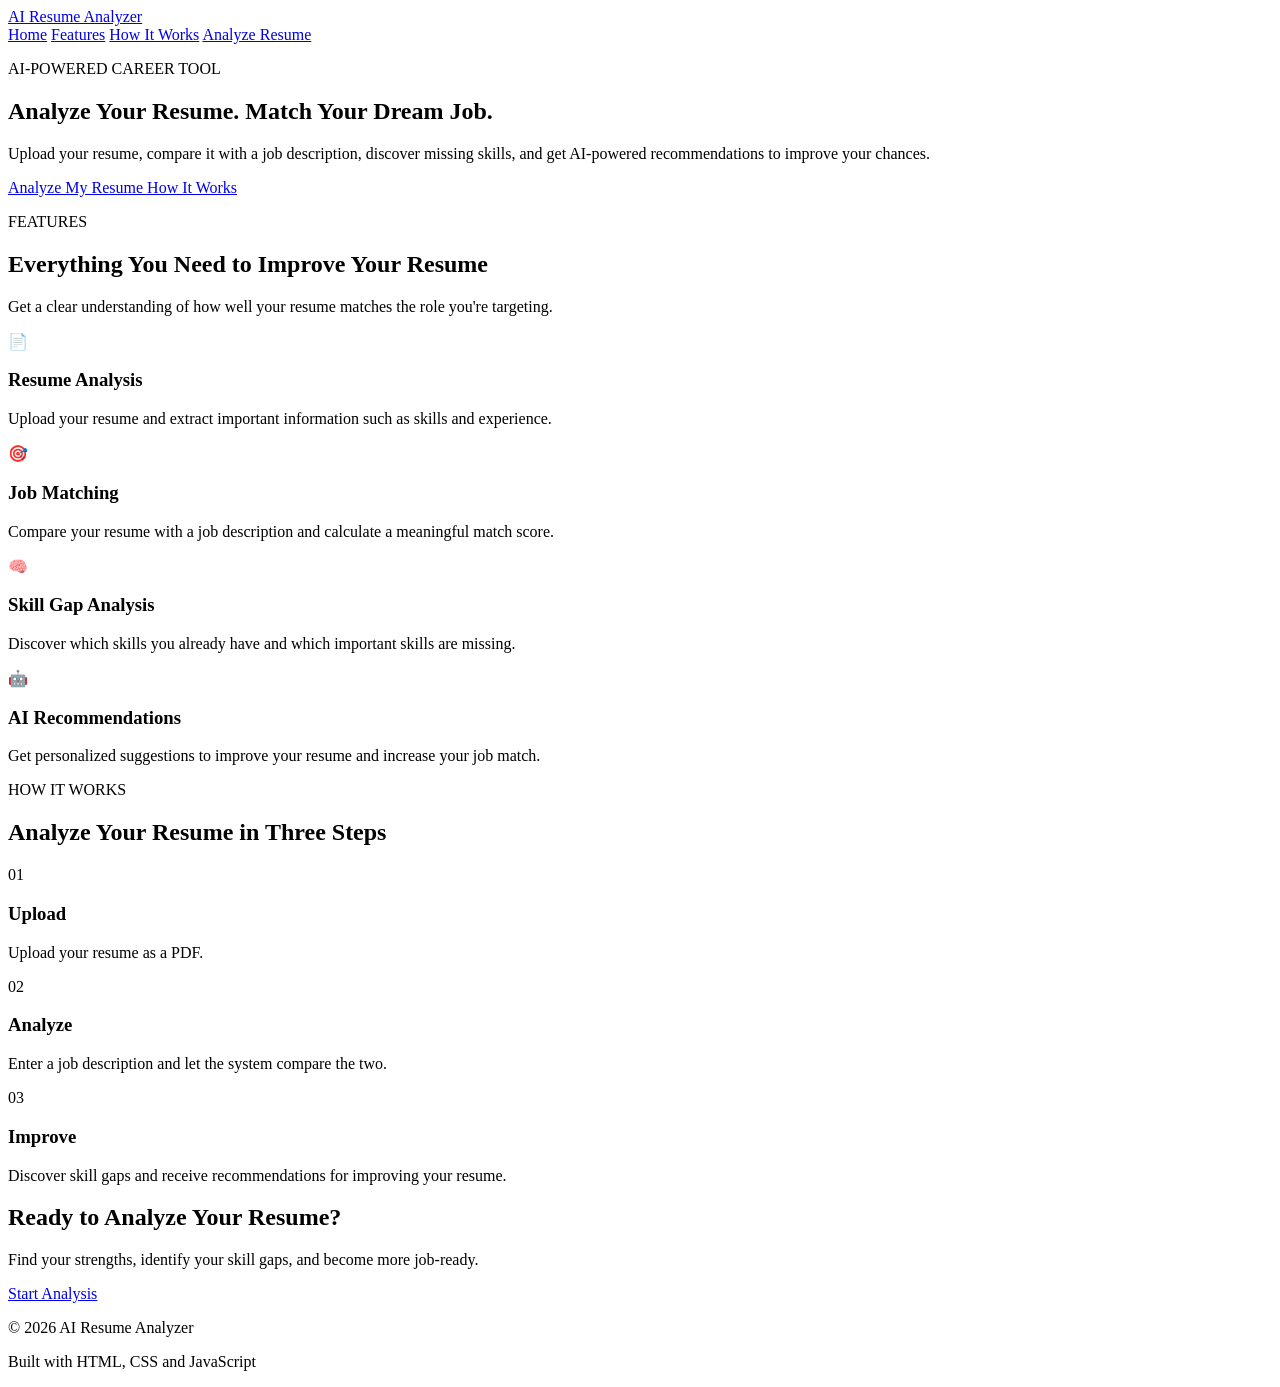
==== frontend/index.html @ 22618a41 "Initialize Project 2 frontend" ====
<!DOCTYPE html>
<html lang="en">
<head>
    <meta charset="UTF-8">
    <meta name="viewport" content="width=device-width, initial-scale=1.0">

    <title>AI Resume Analyzer</title>

    <link rel="stylesheet" href="css/style.css">
</head>

<body>

    <!-- Navigation -->
    <header>
        <nav class="navbar container">

            <a href="index.html" class="logo">
                AI Resume Analyzer
            </a>

            <div class="nav-links">
                <a href="index.html">Home</a>
                <a href="#features">Features</a>
                <a href="#how-it-works">How It Works</a>
                <a href="analyze.html" class="btn btn-small">Analyze Resume</a>
            </div>

        </nav>
    </header>


    <!-- Hero Section -->
    <main>

        <section class="hero">

            <div class="container hero-content">

                <div class="hero-text">

                    <p class="hero-label">AI-POWERED CAREER TOOL</p>

                    <h1>
                        Analyze Your Resume.
                        <span>Match Your Dream Job.</span>
                    </h1>

                    <p class="hero-description">
                        Upload your resume, compare it with a job description,
                        discover missing skills, and get AI-powered recommendations
                        to improve your chances.
                    </p>

                    <div class="hero-buttons">
                        <a href="analyze.html" class="btn">
                            Analyze My Resume
                        </a>

                        <a href="#how-it-works" class="btn btn-secondary">
                            How It Works
                        </a>
                    </div>

                </div>

            </div>

        </section>


        <!-- Features Section -->
        <section id="features" class="section">

            <div class="container">

                <div class="section-heading">
                    <p class="section-label">FEATURES</p>

                    <h2>
                        Everything You Need to Improve Your Resume
                    </h2>

                    <p>
                        Get a clear understanding of how well your resume
                        matches the role you're targeting.
                    </p>
                </div>


                <div class="features-grid">

                    <article class="card">

                        <div class="card-icon">📄</div>

                        <h3>Resume Analysis</h3>

                        <p>
                            Upload your resume and extract important
                            information such as skills and experience.
                        </p>

                    </article>


                    <article class="card">

                        <div class="card-icon">🎯</div>

                        <h3>Job Matching</h3>

                        <p>
                            Compare your resume with a job description
                            and calculate a meaningful match score.
                        </p>

                    </article>


                    <article class="card">

                        <div class="card-icon">🧠</div>

                        <h3>Skill Gap Analysis</h3>

                        <p>
                            Discover which skills you already have and
                            which important skills are missing.
                        </p>

                    </article>


                    <article class="card">

                        <div class="card-icon">🤖</div>

                        <h3>AI Recommendations</h3>

                        <p>
                            Get personalized suggestions to improve your
                            resume and increase your job match.
                        </p>

                    </article>

                </div>

            </div>

        </section>


        <!-- How It Works -->
        <section id="how-it-works" class="section section-alt">

            <div class="container">

                <div class="section-heading">

                    <p class="section-label">HOW IT WORKS</p>

                    <h2>
                        Analyze Your Resume in Three Steps
                    </h2>

                </div>


                <div class="steps-grid">

                    <article class="step">

                        <div class="step-number">01</div>

                        <h3>Upload</h3>

                        <p>
                            Upload your resume as a PDF.
                        </p>

                    </article>


                    <article class="step">

                        <div class="step-number">02</div>

                        <h3>Analyze</h3>

                        <p>
                            Enter a job description and let the system
                            compare the two.
                        </p>

                    </article>


                    <article class="step">

                        <div class="step-number">03</div>

                        <h3>Improve</h3>

                        <p>
                            Discover skill gaps and receive recommendations
                            for improving your resume.
                        </p>

                    </article>

                </div>

            </div>

        </section>


        <!-- Call To Action -->
        <section class="cta">

            <div class="container cta-content">

                <h2>
                    Ready to Analyze Your Resume?
                </h2>

                <p>
                    Find your strengths, identify your skill gaps,
                    and become more job-ready.
                </p>

                <a href="analyze.html" class="btn">
                    Start Analysis
                </a>

            </div>

        </section>

    </main>


    <!-- Footer -->
    <footer>

        <div class="container footer-content">

            <p>
                © 2026 AI Resume Analyzer
            </p>

            <p>
                Built with HTML, CSS and JavaScript
            </p>

        </div>

    </footer>


</body>
</html>
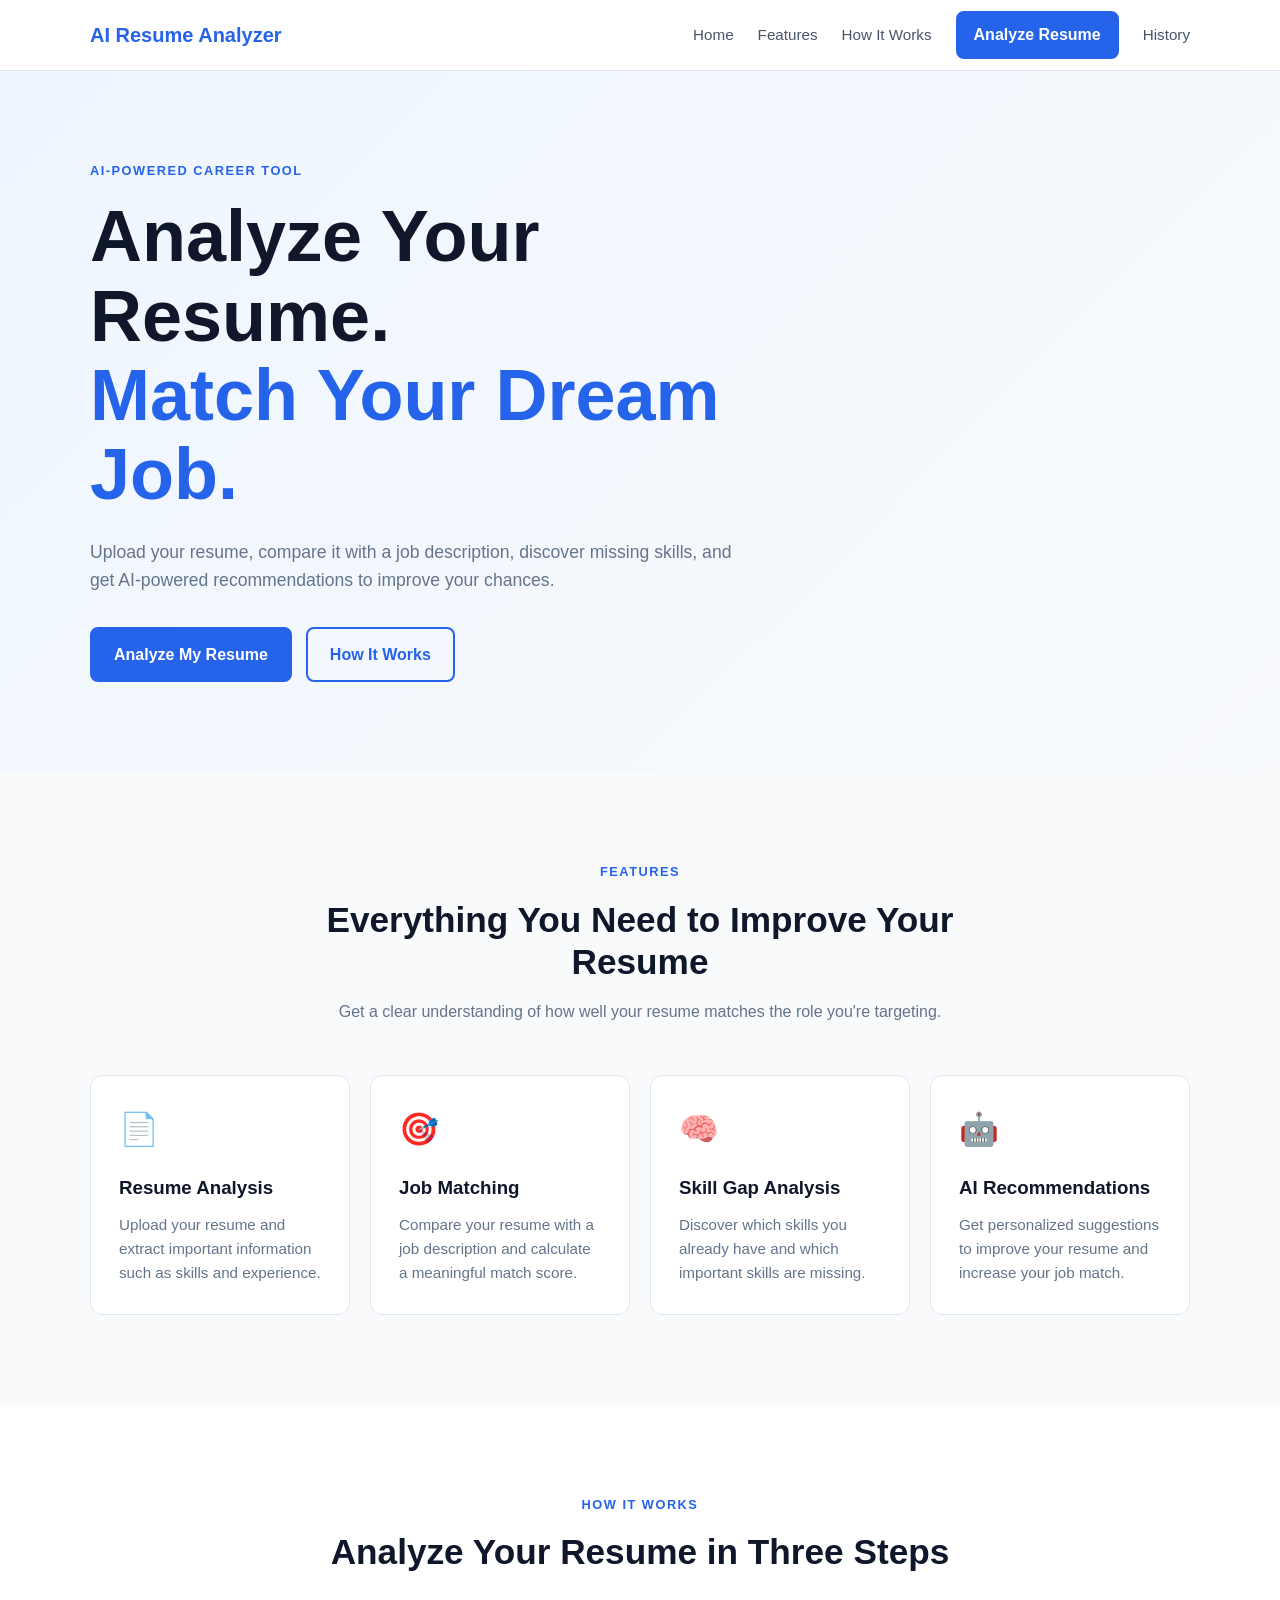
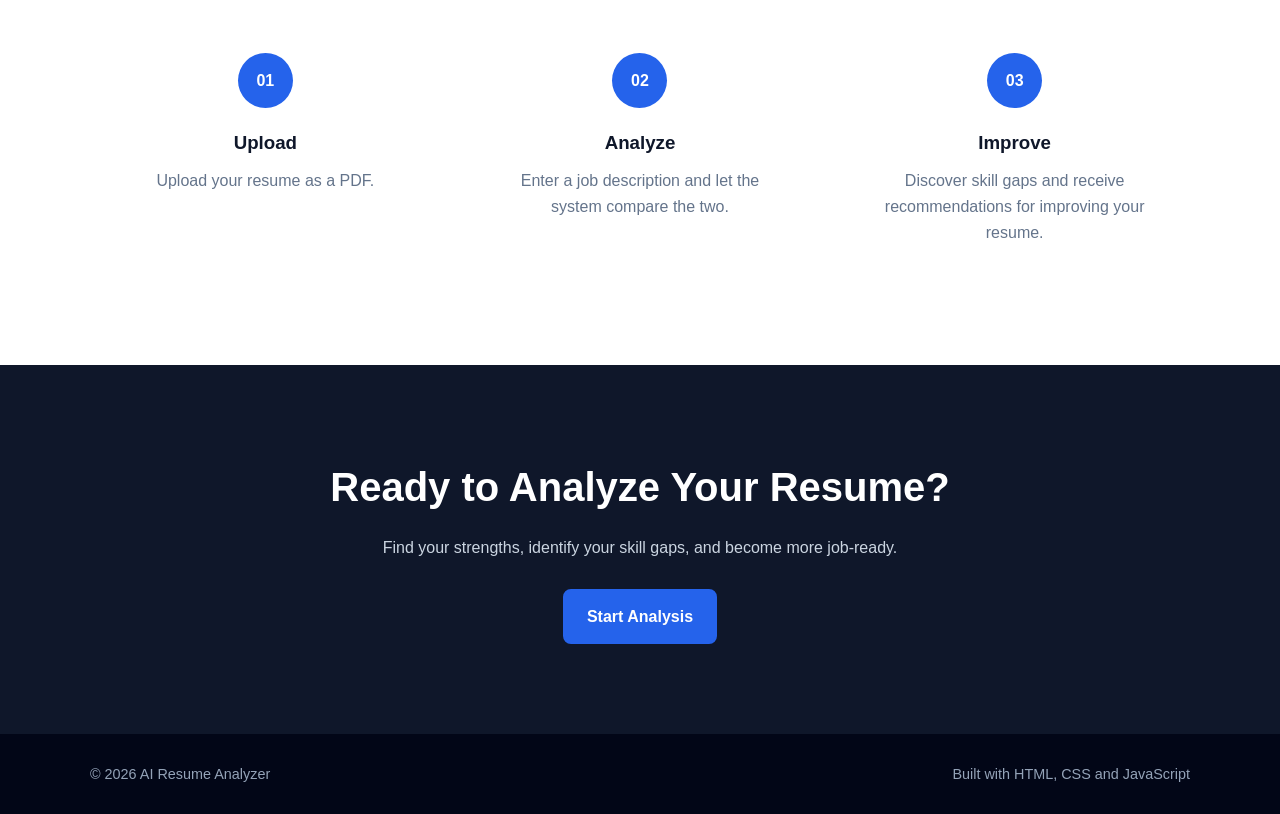
==== commit 6d39ffad: "add history to nav bar" ====
--- a/frontend/index.html
+++ b/frontend/index.html
@@ -24,6 +24,7 @@
                 <a href="#features">Features</a>
                 <a href="#how-it-works">How It Works</a>
                 <a href="analyze.html" class="btn btn-small">Analyze Resume</a>
+                <a href="history.html">History</a>
             </div>
 
         </nav>
--- a/frontend/css/style.css
+++ b/frontend/css/style.css
@@ -0,0 +1,876 @@
+/* =========================================
+   GLOBAL RESET
+========================================= */
+
+* {
+    margin: 0;
+    padding: 0;
+    box-sizing: border-box;
+}
+
+html {
+    scroll-behavior: smooth;
+}
+
+body {
+    font-family: Arial, Helvetica, sans-serif;
+    line-height: 1.6;
+    background: #f8fafc;
+    color: #1e293b;
+}
+
+a {
+    text-decoration: none;
+    color: inherit;
+}
+
+.container {
+    width: min(1100px, 90%);
+    margin: 0 auto;
+}
+
+
+/* =========================================
+   NAVBAR
+========================================= */
+
+header {
+    background: #ffffff;
+    border-bottom: 1px solid #e2e8f0;
+    position: sticky;
+    top: 0;
+    z-index: 1000;
+}
+
+.navbar {
+    min-height: 70px;
+    display: flex;
+    align-items: center;
+    justify-content: space-between;
+    gap: 30px;
+}
+
+.logo {
+    font-size: 1.25rem;
+    font-weight: 700;
+    color: #2563eb;
+}
+
+.nav-links {
+    display: flex;
+    align-items: center;
+    gap: 24px;
+}
+
+.nav-links > a:not(.btn) {
+    color: #475569;
+    font-size: 0.95rem;
+    transition: color 0.2s ease;
+}
+
+.nav-links > a:not(.btn):hover {
+    color: #2563eb;
+}
+
+
+/* =========================================
+   BUTTONS
+========================================= */
+
+.btn {
+    display: inline-block;
+    padding: 13px 22px;
+    border-radius: 8px;
+    background: #2563eb;
+    color: #ffffff;
+    font-weight: 600;
+    border: 2px solid #2563eb;
+    transition: all 0.2s ease;
+}
+
+.btn:hover {
+    background: #1d4ed8;
+    border-color: #1d4ed8;
+    transform: translateY(-2px);
+}
+
+.btn-secondary {
+    background: transparent;
+    color: #2563eb;
+}
+
+.btn-secondary:hover {
+    background: #eff6ff;
+    color: #1d4ed8;
+}
+
+.btn-small {
+    padding: 9px 16px;
+}
+
+
+/* =========================================
+   HERO
+========================================= */
+
+.hero {
+    min-height: 650px;
+    display: flex;
+    align-items: center;
+    background: linear-gradient(
+        135deg,
+        #eff6ff,
+        #f8fafc
+    );
+}
+
+.hero-content {
+    padding: 90px 0;
+}
+
+.hero-text {
+    max-width: 760px;
+}
+
+.hero-label,
+.section-label {
+    color: #2563eb;
+    font-size: 0.8rem;
+    font-weight: 700;
+    letter-spacing: 1.5px;
+    margin-bottom: 16px;
+}
+
+.hero h1 {
+    font-size: clamp(2.5rem, 6vw, 4.5rem);
+    line-height: 1.1;
+    margin-bottom: 24px;
+    color: #0f172a;
+}
+
+.hero h1 span {
+    display: block;
+    color: #2563eb;
+}
+
+.hero-description {
+    max-width: 650px;
+    font-size: 1.1rem;
+    color: #64748b;
+    margin-bottom: 32px;
+}
+
+.hero-buttons {
+    display: flex;
+    gap: 14px;
+    flex-wrap: wrap;
+}
+
+
+/* =========================================
+   SECTIONS
+========================================= */
+
+.section {
+    padding: 90px 0;
+}
+
+.section-alt {
+    background: #ffffff;
+}
+
+.section-heading {
+    max-width: 700px;
+    margin: 0 auto 50px;
+    text-align: center;
+}
+
+.section-heading h2 {
+    font-size: 2.2rem;
+    line-height: 1.2;
+    color: #0f172a;
+    margin-bottom: 16px;
+}
+
+.section-heading > p:last-child {
+    color: #64748b;
+}
+
+
+/* =========================================
+   FEATURES
+========================================= */
+
+.features-grid {
+    display: grid;
+    grid-template-columns: repeat(4, 1fr);
+    gap: 20px;
+}
+
+.card {
+    background: #ffffff;
+    border: 1px solid #e2e8f0;
+    border-radius: 12px;
+    padding: 28px;
+    transition: transform 0.2s ease, box-shadow 0.2s ease;
+}
+
+.card:hover {
+    transform: translateY(-5px);
+    box-shadow: 0 12px 30px rgba(15, 23, 42, 0.08);
+}
+
+.card-icon {
+    font-size: 2rem;
+    margin-bottom: 18px;
+}
+
+.card h3 {
+    color: #0f172a;
+    margin-bottom: 10px;
+}
+
+.card p {
+    color: #64748b;
+    font-size: 0.95rem;
+}
+
+
+/* =========================================
+   HOW IT WORKS
+========================================= */
+
+.steps-grid {
+    display: grid;
+    grid-template-columns: repeat(3, 1fr);
+    gap: 24px;
+}
+
+.step {
+    padding: 30px;
+    text-align: center;
+}
+
+.step-number {
+    width: 55px;
+    height: 55px;
+    margin: 0 auto 20px;
+    border-radius: 50%;
+    display: flex;
+    align-items: center;
+    justify-content: center;
+    background: #2563eb;
+    color: #ffffff;
+    font-weight: 700;
+}
+
+.step h3 {
+    margin-bottom: 10px;
+    color: #0f172a;
+}
+
+.step p {
+    color: #64748b;
+}
+
+
+/* =========================================
+   CALL TO ACTION
+========================================= */
+
+.cta {
+    padding: 90px 0;
+    background: #0f172a;
+    color: #ffffff;
+}
+
+.cta-content {
+    text-align: center;
+    max-width: 700px;
+}
+
+.cta h2 {
+    font-size: 2.5rem;
+    margin-bottom: 16px;
+}
+
+.cta p {
+    color: #cbd5e1;
+    margin-bottom: 28px;
+}
+
+
+/* =========================================
+   FOOTER
+========================================= */
+
+footer {
+    background: #020617;
+    color: #94a3b8;
+}
+
+.footer-content {
+    min-height: 80px;
+    display: flex;
+    align-items: center;
+    justify-content: space-between;
+    gap: 20px;
+    font-size: 0.9rem;
+}
+
+
+/* =========================================
+   RESPONSIVE DESIGN
+========================================= */
+
+@media (max-width: 900px) {
+
+    .features-grid {
+        grid-template-columns: repeat(2, 1fr);
+    }
+
+    .hero {
+        min-height: auto;
+    }
+
+    .hero-content {
+        padding: 70px 0;
+    }
+}
+
+
+@media (max-width: 700px) {
+
+    .navbar {
+        flex-direction: column;
+        padding: 20px 0;
+    }
+
+    .nav-links {
+        flex-wrap: wrap;
+        justify-content: center;
+        gap: 14px;
+    }
+
+    .hero {
+        text-align: center;
+    }
+
+    .hero-text {
+        margin: 0 auto;
+    }
+
+    .hero-buttons {
+        justify-content: center;
+    }
+
+    .features-grid,
+    .steps-grid {
+        grid-template-columns: 1fr;
+    }
+
+    .section {
+        padding: 70px 0;
+    }
+
+    .section-heading h2 {
+        font-size: 1.8rem;
+    }
+
+    .footer-content {
+        flex-direction: column;
+        justify-content: center;
+        text-align: center;
+        padding: 20px 0;
+    }
+}
+
+
+@media (max-width: 450px) {
+
+    .nav-links {
+        flex-direction: column;
+    }
+
+    .hero h1 {
+        font-size: 2.3rem;
+    }
+
+    .hero-description {
+        font-size: 1rem;
+    }
+
+    .btn {
+        width: 100%;
+        text-align: center;
+    }
+}
+/* =========================================
+   ANALYZER PAGE
+========================================= */
+
+.analyzer-section {
+    background: #f8fafc;
+    min-height: calc(100vh - 150px);
+}
+
+.analyzer-section .section-heading {
+    margin-bottom: 40px;
+}
+
+
+/* =========================================
+   ANALYZER FORM
+========================================= */
+
+.analyzer-form {
+    max-width: 800px;
+    margin: 0 auto;
+    padding: 40px;
+    background: #ffffff;
+    border: 1px solid #e2e8f0;
+    border-radius: 16px;
+    box-shadow: 0 10px 30px rgba(15, 23, 42, 0.06);
+}
+
+
+/* =========================================
+   FORM GROUP
+========================================= */
+
+.form-group {
+    margin-bottom: 28px;
+}
+
+.form-group label {
+    display: block;
+    margin-bottom: 10px;
+    color: #0f172a;
+    font-weight: 700;
+}
+
+
+/* =========================================
+   FILE INPUT
+========================================= */
+
+.form-group input[type="file"] {
+    width: 100%;
+    padding: 14px;
+    border: 2px dashed #cbd5e1;
+    border-radius: 10px;
+    background: #f8fafc;
+    cursor: pointer;
+}
+
+.form-group input[type="file"]:hover {
+    border-color: #2563eb;
+}
+
+
+/* =========================================
+   TEXTAREA
+========================================= */
+
+.form-group textarea {
+    width: 100%;
+    padding: 15px;
+    border: 1px solid #cbd5e1;
+    border-radius: 10px;
+    font-family: inherit;
+    font-size: 1rem;
+    line-height: 1.6;
+    resize: vertical;
+    outline: none;
+    transition: border-color 0.2s ease, box-shadow 0.2s ease;
+}
+
+.form-group textarea:focus {
+    border-color: #2563eb;
+    box-shadow: 0 0 0 3px rgba(37, 99, 235, 0.12);
+}
+
+
+/* =========================================
+   FORM HELP TEXT
+========================================= */
+
+.form-help {
+    margin-top: 8px;
+    color: #64748b;
+    font-size: 0.9rem;
+}
+
+
+/* =========================================
+   FILE NAME
+========================================= */
+
+.file-name {
+    margin-top: 10px;
+    color: #2563eb;
+    font-size: 0.9rem;
+    font-weight: 600;
+}
+
+
+/* =========================================
+   FORM ERRORS
+========================================= */
+
+.form-error {
+    margin-top: 8px;
+    color: #dc2626;
+    font-size: 0.9rem;
+}
+
+
+/* =========================================
+   ANALYZE BUTTON
+========================================= */
+
+.analyze-button {
+    width: 100%;
+    cursor: pointer;
+    font-size: 1rem;
+}
+
+
+/* =========================================
+   LOADING MESSAGE
+========================================= */
+
+.loading-message {
+    margin-top: 25px;
+    padding: 18px;
+    text-align: center;
+    background: #eff6ff;
+    border: 1px solid #bfdbfe;
+    border-radius: 10px;
+}
+
+.loading-message p:first-child {
+    color: #2563eb;
+    font-weight: 700;
+}
+
+
+/* =========================================
+   ANALYZER RESPONSIVE DESIGN
+========================================= */
+
+@media (max-width: 700px) {
+
+    .analyzer-form {
+        padding: 25px;
+    }
+
+}
+
+@media (max-width: 450px) {
+
+    .analyzer-form {
+        padding: 20px;
+    }
+
+}
+/* =========================================
+   DASHBOARD
+========================================= */
+
+.dashboard-section {
+    background: #f8fafc;
+    min-height: calc(100vh - 150px);
+}
+
+
+/* =========================================
+   SCORE CARD
+========================================= */
+
+.score-card {
+    max-width: 600px;
+    margin: 0 auto 40px;
+    padding: 40px;
+    text-align: center;
+    background: #ffffff;
+    border: 1px solid #e2e8f0;
+    border-radius: 16px;
+    box-shadow: 0 10px 30px rgba(15, 23, 42, 0.06);
+}
+
+.score-label {
+    color: #64748b;
+    font-size: 0.85rem;
+    font-weight: 700;
+    letter-spacing: 1px;
+}
+
+.score {
+    margin: 10px 0;
+    color: #2563eb;
+    font-size: 4.5rem;
+    font-weight: 800;
+    line-height: 1;
+}
+
+.score-description {
+    color: #64748b;
+}
+
+
+/* =========================================
+   RESULTS GRID
+========================================= */
+
+.results-grid {
+    display: grid;
+    grid-template-columns: repeat(2, 1fr);
+    gap: 24px;
+    margin-bottom: 24px;
+}
+
+
+/* =========================================
+   RESULT CARD
+========================================= */
+
+.result-card {
+    padding: 30px;
+    background: #ffffff;
+    border: 1px solid #e2e8f0;
+    border-radius: 14px;
+}
+
+.result-card h2,
+.recommendations-card h2 {
+    margin-bottom: 10px;
+    color: #0f172a;
+    font-size: 1.4rem;
+}
+
+.result-description {
+    margin-bottom: 22px;
+    color: #64748b;
+    font-size: 0.95rem;
+}
+
+
+/* =========================================
+   SKILL LIST
+========================================= */
+
+.skill-list {
+    display: flex;
+    flex-wrap: wrap;
+    gap: 10px;
+}
+
+.skill {
+    display: inline-block;
+    padding: 8px 14px;
+    border-radius: 20px;
+    font-size: 0.9rem;
+    font-weight: 600;
+}
+
+.skill.matched {
+    background: #dcfce7;
+    color: #166534;
+}
+
+.skill.missing {
+    background: #fee2e2;
+    color: #991b1b;
+}
+
+
+/* =========================================
+   RECOMMENDATIONS
+========================================= */
+
+.recommendations-card {
+    padding: 30px;
+    background: #ffffff;
+    border: 1px solid #e2e8f0;
+    border-radius: 14px;
+}
+
+.recommendations-list {
+    display: flex;
+    flex-direction: column;
+    gap: 18px;
+}
+
+.recommendation {
+    display: flex;
+    align-items: flex-start;
+    gap: 16px;
+    padding: 18px;
+    background: #f8fafc;
+    border-radius: 10px;
+}
+
+.recommendation-number {
+    flex-shrink: 0;
+    font-weight: 700;
+    color: #2563eb;
+}
+
+.recommendation p {
+    color: #475569;
+}
+
+
+/* =========================================
+   DASHBOARD ACTION
+========================================= */
+
+.dashboard-action {
+    margin-top: 35px;
+    text-align: center;
+}
+
+
+/* =========================================
+   DASHBOARD RESPONSIVE
+========================================= */
+
+@media (max-width: 700px) {
+
+    .results-grid {
+        grid-template-columns: 1fr;
+    }
+
+    .score-card,
+    .result-card,
+    .recommendations-card {
+        padding: 25px;
+    }
+
+    .score {
+        font-size: 3.5rem;
+    }
+
+}
+/* =========================================
+   HISTORY PAGE
+========================================= */
+
+.history-section {
+    background: #f8fafc;
+    min-height: calc(100vh - 150px);
+}
+
+.history-list {
+    max-width: 900px;
+    margin: 0 auto;
+    display: flex;
+    flex-direction: column;
+    gap: 18px;
+}
+
+
+/* =========================================
+   HISTORY CARD
+========================================= */
+
+.history-card {
+    display: flex;
+    align-items: center;
+    justify-content: space-between;
+    gap: 25px;
+    padding: 25px 30px;
+    background: #ffffff;
+    border: 1px solid #e2e8f0;
+    border-radius: 14px;
+    transition: transform 0.2s ease, box-shadow 0.2s ease;
+}
+
+.history-card:hover {
+    transform: translateY(-3px);
+    box-shadow: 0 10px 25px rgba(15, 23, 42, 0.07);
+}
+
+
+/* =========================================
+   HISTORY INFORMATION
+========================================= */
+
+.history-info h2 {
+    margin-bottom: 6px;
+    color: #0f172a;
+    font-size: 1.2rem;
+}
+
+.history-info p {
+    margin-bottom: 5px;
+    color: #64748b;
+    font-size: 0.9rem;
+}
+
+.history-info span {
+    color: #94a3b8;
+    font-size: 0.85rem;
+}
+
+
+/* =========================================
+   HISTORY SCORE
+========================================= */
+
+.history-score {
+    display: flex;
+    align-items: center;
+    gap: 20px;
+}
+
+.history-score strong {
+    min-width: 60px;
+    color: #2563eb;
+    font-size: 1.4rem;
+    text-align: center;
+}
+
+
+/* =========================================
+   HISTORY RESPONSIVE
+========================================= */
+
+@media (max-width: 600px) {
+
+    .history-card {
+        flex-direction: column;
+        align-items: flex-start;
+        padding: 22px;
+    }
+
+    .history-score {
+        width: 100%;
+        justify-content: space-between;
+    }
+
+    .history-score .btn {
+        width: auto;
+    }
+
+}
+
+@media (max-width: 450px) {
+
+    .history-score {
+        flex-direction: column;
+        align-items: stretch;
+        gap: 12px;
+    }
+
+    .history-score strong {
+        text-align: left;
+    }
+
+    .history-score .btn {
+        width: 100%;
+        text-align: center;
+    }
+
+}
